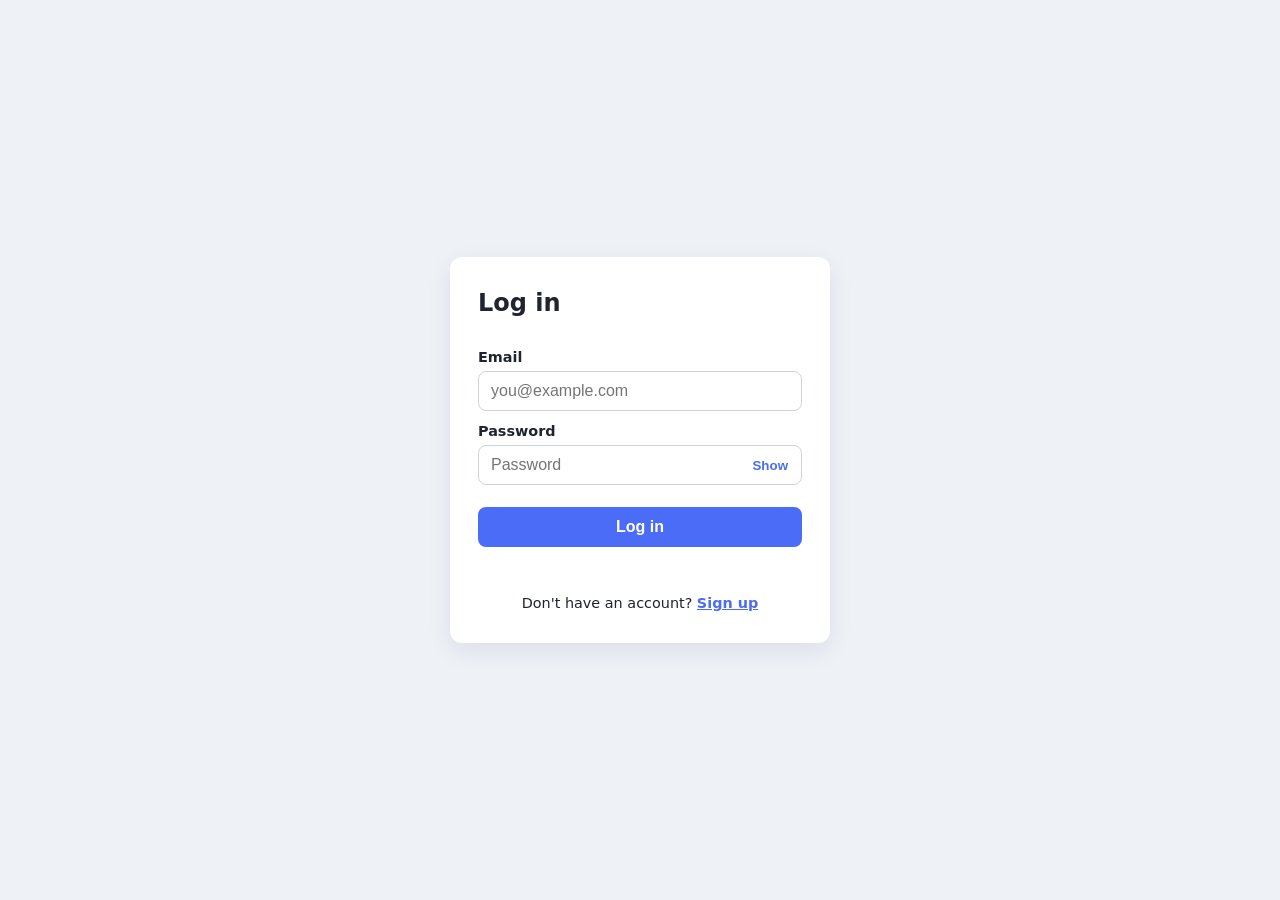
==== index.html @ 746b1abf "Add dummy login and signup site Co-Authored-By: Claude Opus 5.5 <noreply@anthropic.com>" ====
<!doctype html>
<html lang="en">
<head>
  <meta charset="utf-8">
  <meta name="viewport" content="width=device-width, initial-scale=1">
  <title>Login | Dummy Site</title>
  <link rel="stylesheet" href="styles.css">
</head>
<body>
  <main class="card">
    <h1>Log in</h1>
    <form id="login-form" novalidate>
      <label for="login-email">Email</label>
      <input type="email" id="login-email" name="email" placeholder="you@example.com" autocomplete="email">

      <label for="login-password">Password</label>
      <div class="password-wrap">
        <input type="password" id="login-password" name="password" placeholder="Password" autocomplete="current-password">
        <button type="button" class="toggle" data-target="login-password" aria-label="Show password">Show</button>
      </div>

      <button type="submit" class="primary">Log in</button>
      <p class="message" id="login-message" role="status"></p>
    </form>
    <p class="switch">Don't have an account? <a href="signup.html">Sign up</a></p>
  </main>
  <script src="script.js"></script>
</body>
</html>
---- styles.css ----
* { box-sizing: border-box; }
body {
  margin: 0;
  min-height: 100vh;
  display: grid;
  place-items: center;
  font-family: system-ui, -apple-system, "Segoe UI", sans-serif;
  background: #eef1f6;
  color: #1f2430;
  padding: 16px;
}
.card {
  width: 100%;
  max-width: 380px;
  background: #fff;
  border-radius: 12px;
  padding: 32px 28px;
  box-shadow: 0 8px 24px rgba(20, 30, 60, 0.08);
}
h1 { margin: 0 0 20px; font-size: 1.5rem; }
form { display: flex; flex-direction: column; }
label { font-size: 0.9rem; font-weight: 600; margin: 12px 0 6px; }
input {
  width: 100%;
  padding: 10px 12px;
  border: 1px solid #cdd3de;
  border-radius: 8px;
  font-size: 1rem;
}
input:focus { outline: 2px solid #4a6cf7; border-color: transparent; }
.password-wrap { position: relative; }
.password-wrap input { padding-right: 64px; }
.toggle {
  position: absolute;
  right: 6px;
  top: 50%;
  transform: translateY(-50%);
  border: 0;
  background: none;
  color: #4a6cf7;
  font-weight: 600;
  cursor: pointer;
  padding: 6px 8px;
}
.primary {
  margin-top: 22px;
  padding: 11px;
  border: 0;
  border-radius: 8px;
  background: #4a6cf7;
  color: #fff;
  font-size: 1rem;
  font-weight: 600;
  cursor: pointer;
}
.primary:hover { background: #3a58d6; }
.message { min-height: 1.2em; margin: 12px 0 0; font-size: 0.9rem; color: #1b7a3d; }
.switch { margin: 18px 0 0; text-align: center; font-size: 0.9rem; }
.switch a { color: #4a6cf7; font-weight: 600; }
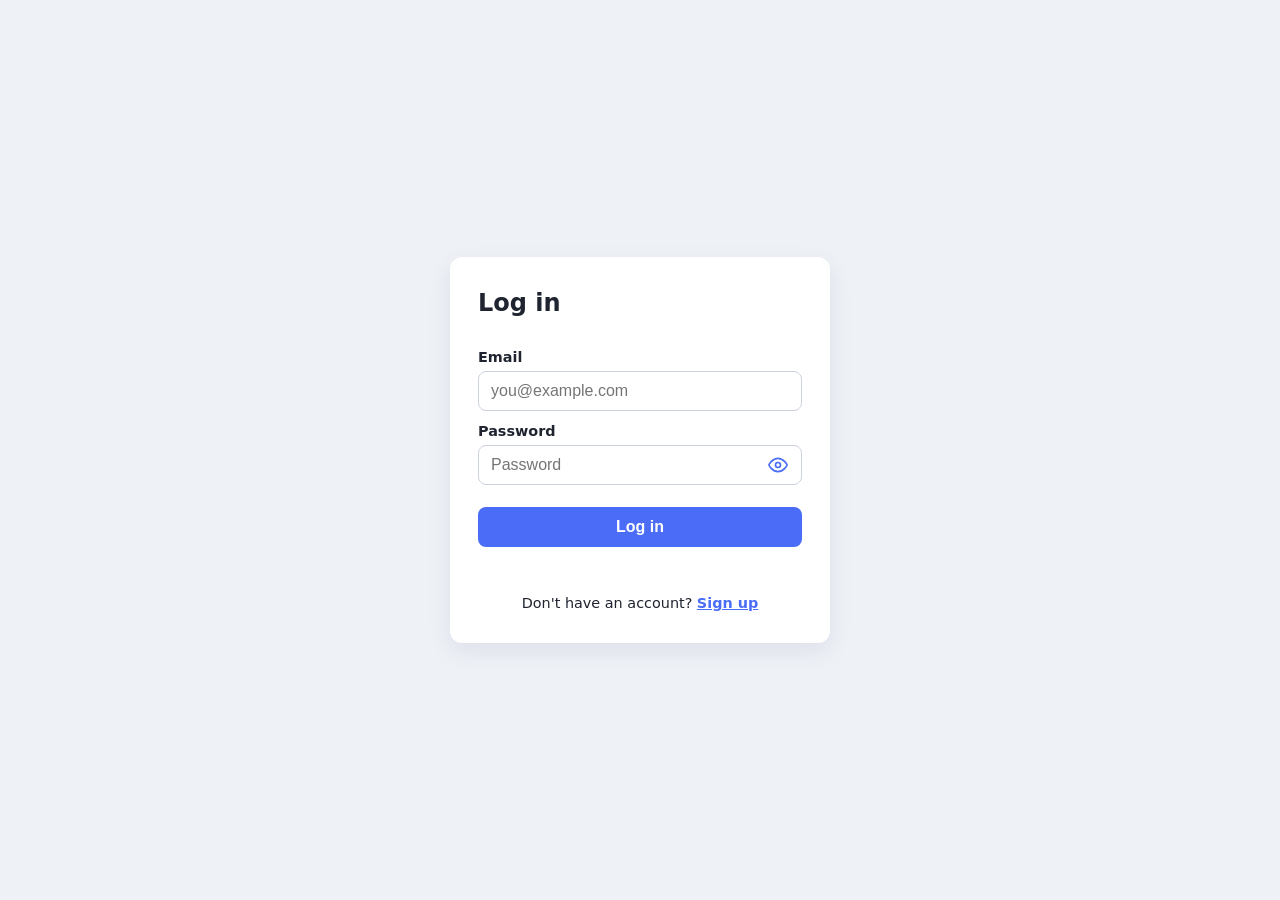
==== commit d90ead89: "Use eye icon toggles and let login skip all checks Login now accepts any input and redirects to a ne" ====
--- a/index.html
+++ b/index.html
@@ -11,12 +11,12 @@
     <h1>Log in</h1>
     <form id="login-form" novalidate>
       <label for="login-email">Email</label>
-      <input type="email" id="login-email" name="email" placeholder="you@example.com" autocomplete="email">
+      <input type="text" id="login-email" name="email" placeholder="you@example.com" autocomplete="email">
 
       <label for="login-password">Password</label>
       <div class="password-wrap">
         <input type="password" id="login-password" name="password" placeholder="Password" autocomplete="current-password">
-        <button type="button" class="toggle" data-target="login-password" aria-label="Show password">Show</button>
+        <button type="button" class="toggle" data-target="login-password" aria-label="Show password"></button>
       </div>
 
       <button type="submit" class="primary">Log in</button>
--- a/styles.css
+++ b/styles.css
@@ -29,7 +29,7 @@
 }
 input:focus { outline: 2px solid #4a6cf7; border-color: transparent; }
 .password-wrap { position: relative; }
-.password-wrap input { padding-right: 64px; }
+.password-wrap input { padding-right: 44px; }
 .toggle {
   position: absolute;
   right: 6px;
@@ -41,6 +41,8 @@
   font-weight: 600;
   cursor: pointer;
   padding: 6px 8px;
+  display: flex;
+  align-items: center;
 }
 .primary {
   margin-top: 22px;
